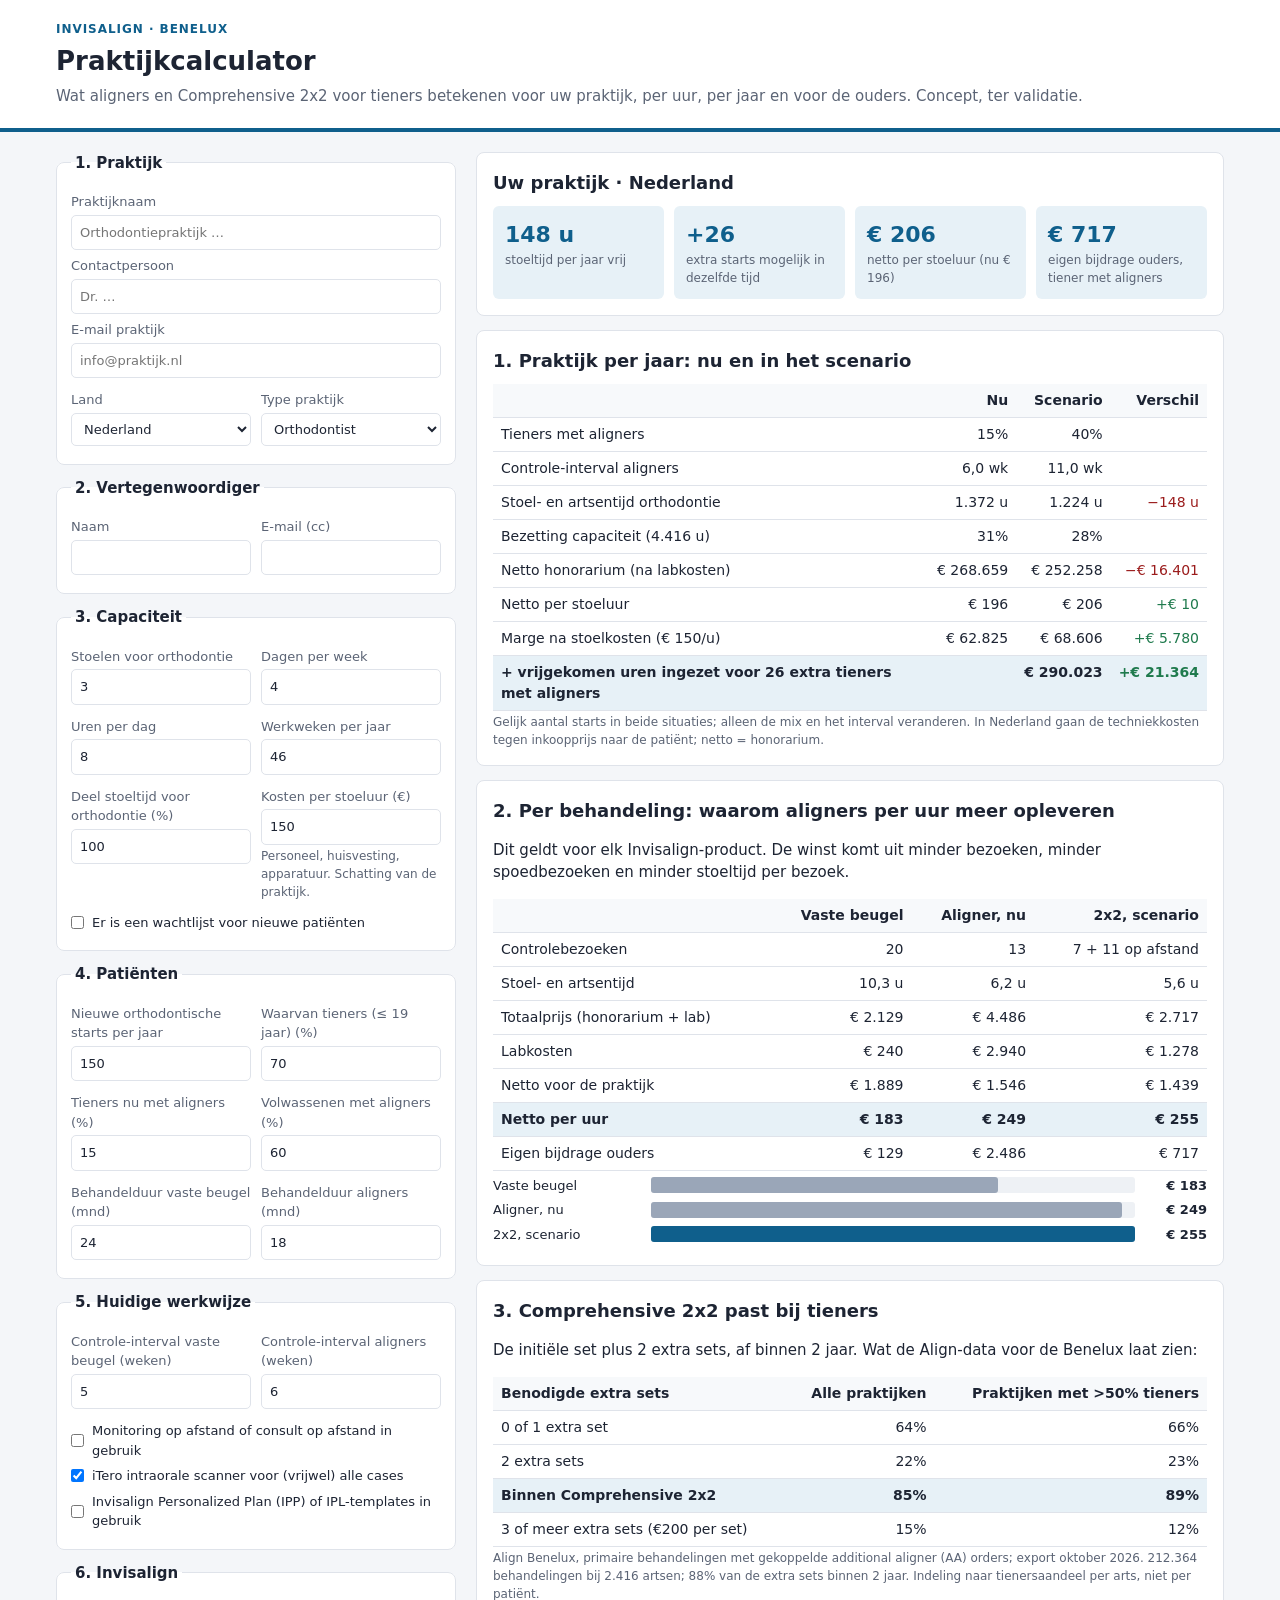
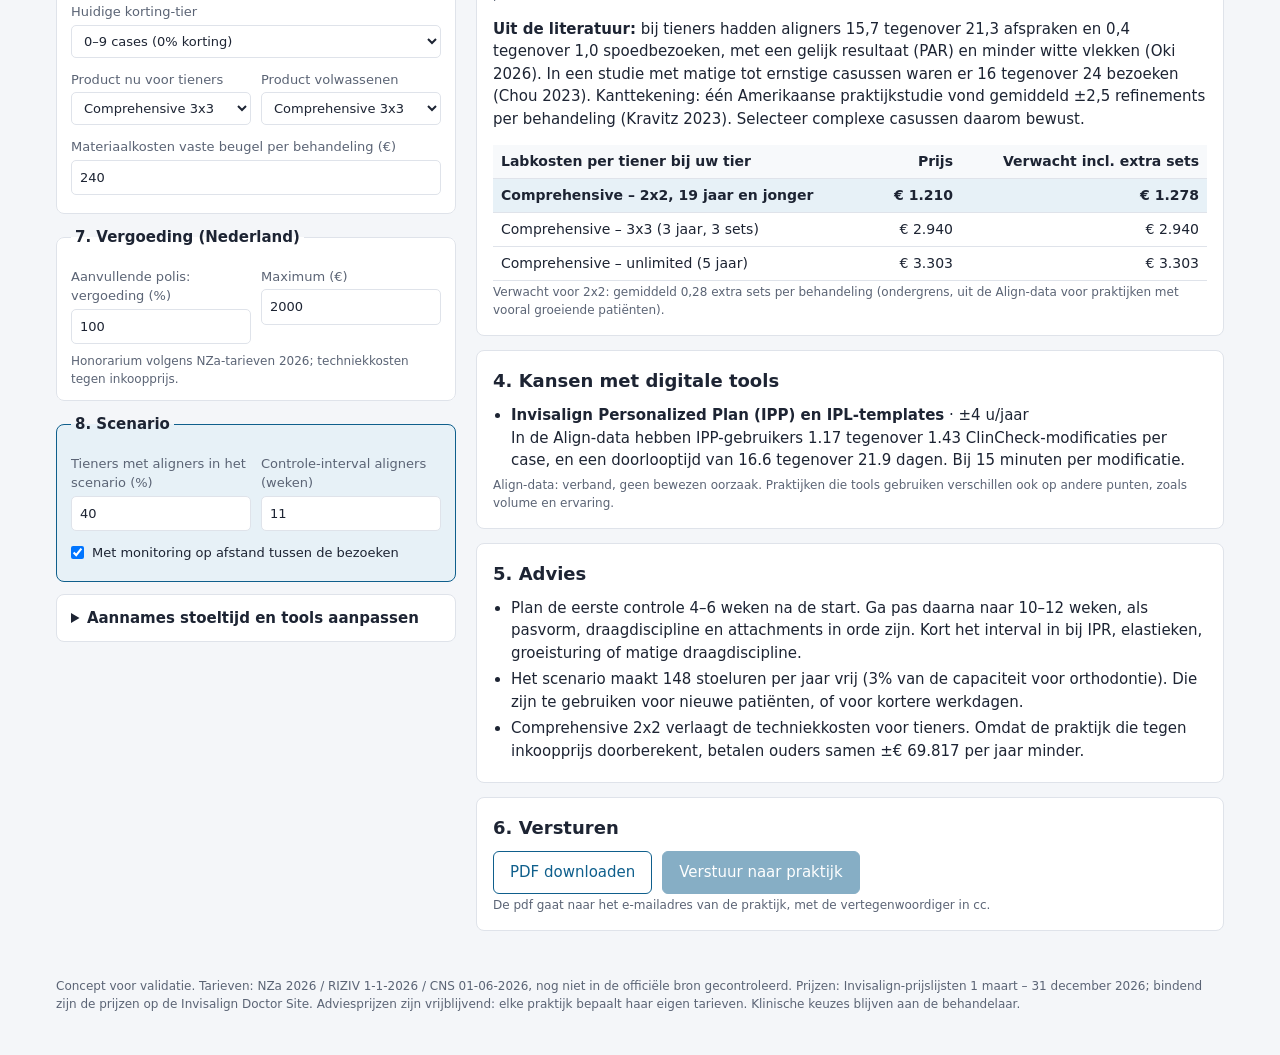
==== web/public/index.html @ fa1aec27 "Praktijkcalculator als webpagina met wachtwoord, pdf en verzending Persoonlijke invoer per praktijk " ====
<!doctype html>
<html lang="nl">
<head>
<meta charset="utf-8">
<meta name="viewport" content="width=device-width, initial-scale=1">
<meta name="robots" content="noindex, nofollow">
<title>Praktijkcalculator Comprehensive 2x2</title>
<link rel="stylesheet" href="style.css">
</head>
<body>
<header class="kop">
  <div class="wrap">
    <div class="eyebrow">Invisalign · Benelux</div>
    <h1>Praktijkcalculator</h1>
    <p class="sub">Wat aligners en Comprehensive 2x2 voor tieners betekenen voor uw praktijk, per uur, per jaar en voor de ouders. Concept, ter validatie.</p>
  </div>
</header>

<main class="wrap grid">
<form id="form" class="invoer" autocomplete="off">

  <fieldset>
    <legend>1. Praktijk</legend>
    <label>Praktijknaam <input name="praktijk" placeholder="Orthodontiepraktijk …"></label>
    <label>Contactpersoon <input name="contact" placeholder="Dr. …"></label>
    <label>E-mail praktijk <input name="emailPraktijk" type="email" placeholder="info@praktijk.nl"></label>
    <div class="rij">
      <label>Land
        <select name="land"><option value="NL">Nederland</option><option value="BE">België</option><option value="LU">Luxemburg</option></select>
      </label>
      <label>Type praktijk
        <select name="type"><option value="ortho">Orthodontist</option><option value="gp">Tandarts (GP)</option></select>
      </label>
    </div>
  </fieldset>

  <fieldset>
    <legend>2. Vertegenwoordiger</legend>
    <div class="rij">
      <label>Naam <input name="rep"></label>
      <label>E-mail (cc) <input name="emailRep" type="email"></label>
    </div>
  </fieldset>

  <fieldset>
    <legend>3. Capaciteit</legend>
    <div class="rij">
      <label>Stoelen voor orthodontie <input name="stoelen" type="number" min="1" step="1" value="3"></label>
      <label>Dagen per week <input name="dagenPerWeek" type="number" min="1" max="7" step="0.5" value="4"></label>
    </div>
    <div class="rij">
      <label>Uren per dag <input name="urenPerDag" type="number" min="1" max="14" step="0.5" value="8"></label>
      <label>Werkweken per jaar <input name="wekenPerJaar" type="number" min="30" max="52" value="46"></label>
    </div>
    <div class="rij">
      <label>Deel stoeltijd voor orthodontie (%) <input name="orthoAandeel" type="number" min="1" max="100" value="100"></label>
      <label>Kosten per stoeluur (€) <input name="kostenPerStoeluur" type="number" min="0" step="5" value="150">
        <small>Personeel, huisvesting, apparatuur. Schatting van de praktijk.</small></label>
    </div>
    <label class="check"><input name="wachtlijst" type="checkbox"> Er is een wachtlijst voor nieuwe patiënten</label>
  </fieldset>

  <fieldset>
    <legend>4. Patiënten</legend>
    <div class="rij">
      <label>Nieuwe orthodontische starts per jaar <input name="startsPerJaar" type="number" min="1" value="150"></label>
      <label>Waarvan tieners (≤ 19 jaar) (%) <input name="aandeelTieners" type="number" min="0" max="100" value="70"></label>
    </div>
    <div class="rij">
      <label>Tieners nu met aligners (%) <input name="tienersAlignerNu" type="number" min="0" max="100" value="15"></label>
      <label>Volwassenen met aligners (%) <input name="volwAlignerNu" type="number" min="0" max="100" value="60"></label>
    </div>
    <div class="rij">
      <label>Behandelduur vaste beugel (mnd) <input name="duurVast" type="number" min="6" max="48" value="24"></label>
      <label>Behandelduur aligners (mnd) <input name="duurAligner" type="number" min="3" max="36" value="18"></label>
    </div>
  </fieldset>

  <fieldset>
    <legend>5. Huidige werkwijze</legend>
    <div class="rij">
      <label>Controle-interval vaste beugel (weken) <input name="intervalVast" type="number" min="2" max="16" step="0.5" value="5"></label>
      <label>Controle-interval aligners (weken) <input name="intervalAlignerNu" type="number" min="2" max="16" step="0.5" value="6"></label>
    </div>
    <label class="check"><input name="opAfstandNu" type="checkbox"> Monitoring op afstand of consult op afstand in gebruik</label>
    <label class="check"><input name="itero" type="checkbox" checked> iTero intraorale scanner voor (vrijwel) alle cases</label>
    <label class="check"><input name="ipp" type="checkbox"> Invisalign Personalized Plan (IPP) of IPL-templates in gebruik</label>
  </fieldset>

  <fieldset>
    <legend>6. Invisalign</legend>
    <label>Huidige korting-tier <select name="tier"></select></label>
    <div class="rij">
      <label>Product nu voor tieners
        <select name="productTienersNu"><option value="c3x3">Comprehensive 3x3</option><option value="unlimited">Comprehensive unlimited</option><option value="moderate">Moderate</option></select>
      </label>
      <label>Product volwassenen
        <select name="productVolw"><option value="c3x3">Comprehensive 3x3</option><option value="unlimited">Comprehensive unlimited</option><option value="c2x2volw">Comprehensive 2x2 volwassenen</option><option value="moderate">Moderate</option><option value="lite">Lite</option></select>
      </label>
    </div>
    <label>Materiaalkosten vaste beugel per behandeling (€) <input name="materiaalVast" type="number" min="0" value="240"></label>
  </fieldset>

  <fieldset data-land="NL">
    <legend>7. Vergoeding (Nederland)</legend>
    <div class="rij">
      <label>Aanvullende polis: vergoeding (%) <input name="polisPct" type="number" min="0" max="100" value="100"></label>
      <label>Maximum (€) <input name="polisMax" type="number" min="0" step="50" value="2000"></label>
    </div>
    <small>Honorarium volgens NZa-tarieven 2026; techniekkosten tegen inkoopprijs.</small>
  </fieldset>

  <fieldset data-land="BE">
    <legend>7. Honoraria (België)</legend>
    <label>Statuut
      <select name="beModel"><option value="eigen">Niet-geconventioneerd: eigen pakketprijzen</option><option value="max">Geconventioneerd: maximumtarieven 2026</option></select>
    </label>
    <div class="rij">
      <label>Pakketprijs vaste beugel (€) <input name="prijsVast" type="number" min="0" step="50" value="3500"></label>
      <label>Pakketprijs aligners tieners (€) <input name="prijsAligner" type="number" min="0" step="50" value="2750"><small>Adviesprijs Align: €2.750 (vrijblijvend).</small></label>
    </div>
  </fieldset>

  <fieldset data-land="LU">
    <legend>7. Honoraria (Luxemburg)</legend>
    <label>Supplement CP8 aligners (€) <input name="cp8" type="number" min="0" step="10" value="930"><small>Advies Align: materiaalverschil ±€930 (vrijblijvend).</small></label>
  </fieldset>

  <fieldset class="doel">
    <legend>8. Scenario</legend>
    <div class="rij">
      <label>Tieners met aligners in het scenario (%) <input name="tienersAlignerDoel" type="number" min="0" max="100" value="40"></label>
      <label>Controle-interval aligners (weken) <input name="intervalAlignerDoel" type="number" min="4" max="16" step="0.5" value="11"></label>
    </div>
    <label class="check"><input name="opAfstandDoel" type="checkbox" checked> Met monitoring op afstand tussen de bezoeken</label>
    <p class="hint" id="hintInterval"></p>
  </fieldset>

  <details>
    <summary>Aannames stoeltijd en tools aanpassen</summary>
    <div class="rij">
      <label>Controle vaste beugel (min) <input name="st_vast_controle" type="number" value="20"></label>
      <label>Controle aligner (min) <input name="st_aligner_controle" type="number" value="15"></label>
    </div>
    <div class="rij">
      <label>Start vaste beugel (min) <input name="st_vast_start" type="number" value="75"></label>
      <label>Start aligner (min) <input name="st_aligner_start" type="number" value="45"></label>
    </div>
    <div class="rij">
      <label>Winst per scan t.o.v. PVS (min) <input name="minutenPerAfdrukBespaard" type="number" value="0"></label>
      <label>Tijd per ClinCheck-modificatie (min) <input name="minutenPerModificatie" type="number" value="15"></label>
    </div>
  </details>
  <a class="naar" href="#resultaat">Naar de uitkomst ↓</a>
</form>

<section class="uitkomst" id="resultaat">
  <div id="uitkomst" aria-live="polite"></div>
  <div class="kaart">
    <h2>6. Versturen</h2>
    <div class="acties">
      <button type="button" id="pdf" class="sec">PDF downloaden</button>
      <button type="button" id="mail" disabled>Verstuur naar praktijk</button>
      <span class="melding" id="melding"></span>
    </div>
    <small>De pdf gaat naar het e-mailadres van de praktijk, met de vertegenwoordiger in cc.</small>
  </div>
</section>
</main>

<footer class="wrap voet">
  <p>Concept voor validatie. Tarieven: NZa 2026 / RIZIV 1-1-2026 / CNS 01-06-2026, nog niet in de officiële bron gecontroleerd. Prijzen: Invisalign-prijslijsten 1 maart – 31 december 2026; bindend zijn de prijzen op de Invisalign Doctor Site. Adviesprijzen zijn vrijblijvend: elke praktijk bepaalt haar eigen tarieven. Klinische keuzes blijven aan de behandelaar.</p>
</footer>

<script src="vendor/jspdf.umd.min.js"></script>
<script src="vendor/jspdf.plugin.autotable.min.js"></script>
<script type="module" src="app.js"></script>
</body>
</html>
---- web/public/style.css ----
:root {
  --ink: #1d2433; --muted: #5b6475; --line: #dfe3ea; --bg: #f4f6f9; --paper: #fff;
  --accent: #0f5f8c; --accent-soft: #e7f1f7; --good: #1f7a4d; --warn: #8a6100; --bad: #9b1c1c;
}
* { box-sizing: border-box; }
body { margin: 0; background: var(--bg); color: var(--ink); font: 15px/1.5 "Segoe UI", system-ui, -apple-system, Arial, sans-serif; }
.wrap { max-width: 1200px; margin: 0 auto; padding: 0 16px; }
.kop { background: var(--paper); border-bottom: 4px solid var(--accent); padding: 20px 0; }
.eyebrow { text-transform: uppercase; letter-spacing: .08em; font-size: 12px; color: var(--accent); font-weight: 600; }
h1 { margin: 4px 0; font-size: 26px; }
.sub { margin: 0; color: var(--muted); }
.grid { display: grid; grid-template-columns: 400px 1fr; gap: 20px; padding-top: 20px; padding-bottom: 20px; align-items: start; }
@media (max-width: 900px) { .grid { grid-template-columns: 1fr; } }
.invoer fieldset, .invoer details { background: var(--paper); border: 1px solid var(--line); border-radius: 8px; padding: 12px 14px; margin: 0 0 12px; }
legend { font-weight: 700; padding: 0 4px; }
label { display: block; font-size: 13px; color: var(--muted); margin: 6px 0; }
label input, label select { display: block; width: 100%; margin-top: 3px; padding: 7px 8px; font: inherit; color: var(--ink); border: 1px solid var(--line); border-radius: 5px; background: #fff; }
label.check { display: flex; gap: 8px; align-items: center; color: var(--ink); }
label.check input { width: auto; margin: 0; }
small { display: block; color: var(--muted); font-size: 12px; margin-top: 2px; }
.rij { display: grid; grid-template-columns: 1fr 1fr; gap: 10px; }
@media (max-width: 420px) { .rij { grid-template-columns: 1fr; } }
.doel { border-color: var(--accent) !important; background: var(--accent-soft) !important; }
.hint { font-size: 13px; margin: 6px 0 0; }
.hint.warn { color: var(--warn); }
summary { cursor: pointer; font-weight: 600; }
.uitkomst { min-width: 0; }
.kaart { background: var(--paper); border: 1px solid var(--line); border-radius: 8px; padding: 16px; margin-bottom: 14px; }
.kaart h2 { margin: 0 0 10px; font-size: 18px; }
.kpis { display: grid; grid-template-columns: repeat(auto-fit, minmax(160px, 1fr)); gap: 10px; }
.kpi { background: var(--accent-soft); border-radius: 6px; padding: 12px; }
.kpi .v { font-size: 22px; font-weight: 700; color: var(--accent); }
.kpi .l { font-size: 12px; color: var(--muted); }
.tabel { overflow-x: auto; }
table { width: 100%; border-collapse: collapse; font-size: 14px; }
th, td { text-align: left; padding: 6px 8px; border-bottom: 1px solid var(--line); vertical-align: top; }
th { background: #f7f9fb; }
td.n, th.n { text-align: right; white-space: nowrap; }
tr.hl td { background: var(--accent-soft); font-weight: 600; }
.plus { color: var(--good); } .min { color: var(--bad); }
.bar { display: flex; align-items: center; gap: 8px; margin: 5px 0; font-size: 13px; }
.bar .lbl { width: 150px; flex-shrink: 0; }
.bar .track { flex: 1; background: #eef1f5; border-radius: 3px; height: 16px; }
.bar .fill { height: 16px; border-radius: 3px; background: var(--accent); }
.bar .fill.alt { background: #9aa6b8; }
.bar .val { width: 64px; text-align: right; font-weight: 600; }
ul.advies { margin: 0; padding-left: 18px; }
ul.advies li { margin: 4px 0; }
.acties { display: flex; flex-wrap: wrap; gap: 10px; align-items: center; }
button { font: inherit; padding: 9px 16px; border-radius: 6px; border: 1px solid var(--accent); background: var(--accent); color: #fff; cursor: pointer; }
button.sec { background: #fff; color: var(--accent); }
button:disabled { opacity: .5; cursor: default; }
.melding { font-size: 13px; }
.voet { color: var(--muted); font-size: 12px; padding-bottom: 30px; }
.naar { display: none; text-align: center; padding: 10px; background: var(--accent); color: #fff; border-radius: 6px; text-decoration: none; margin-bottom: 12px; }
@media (max-width: 900px) { .naar { display: block; } }
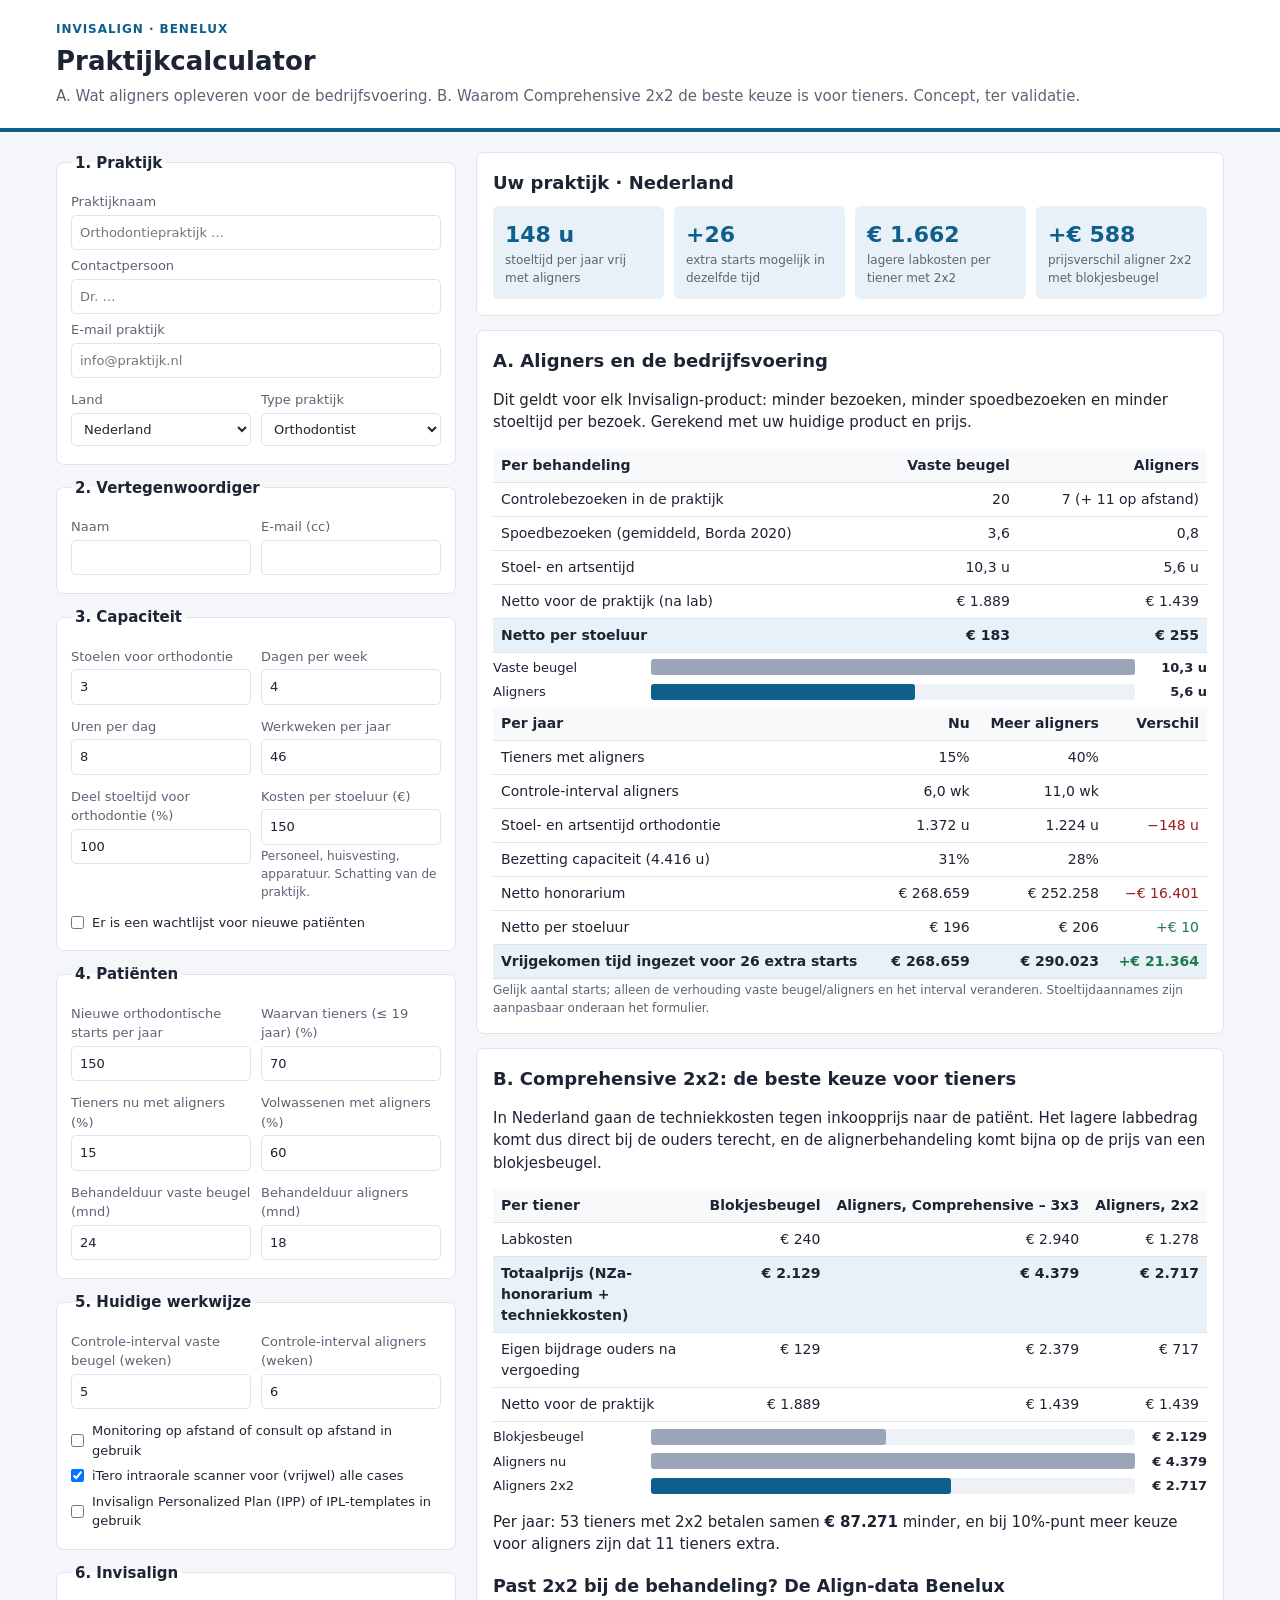
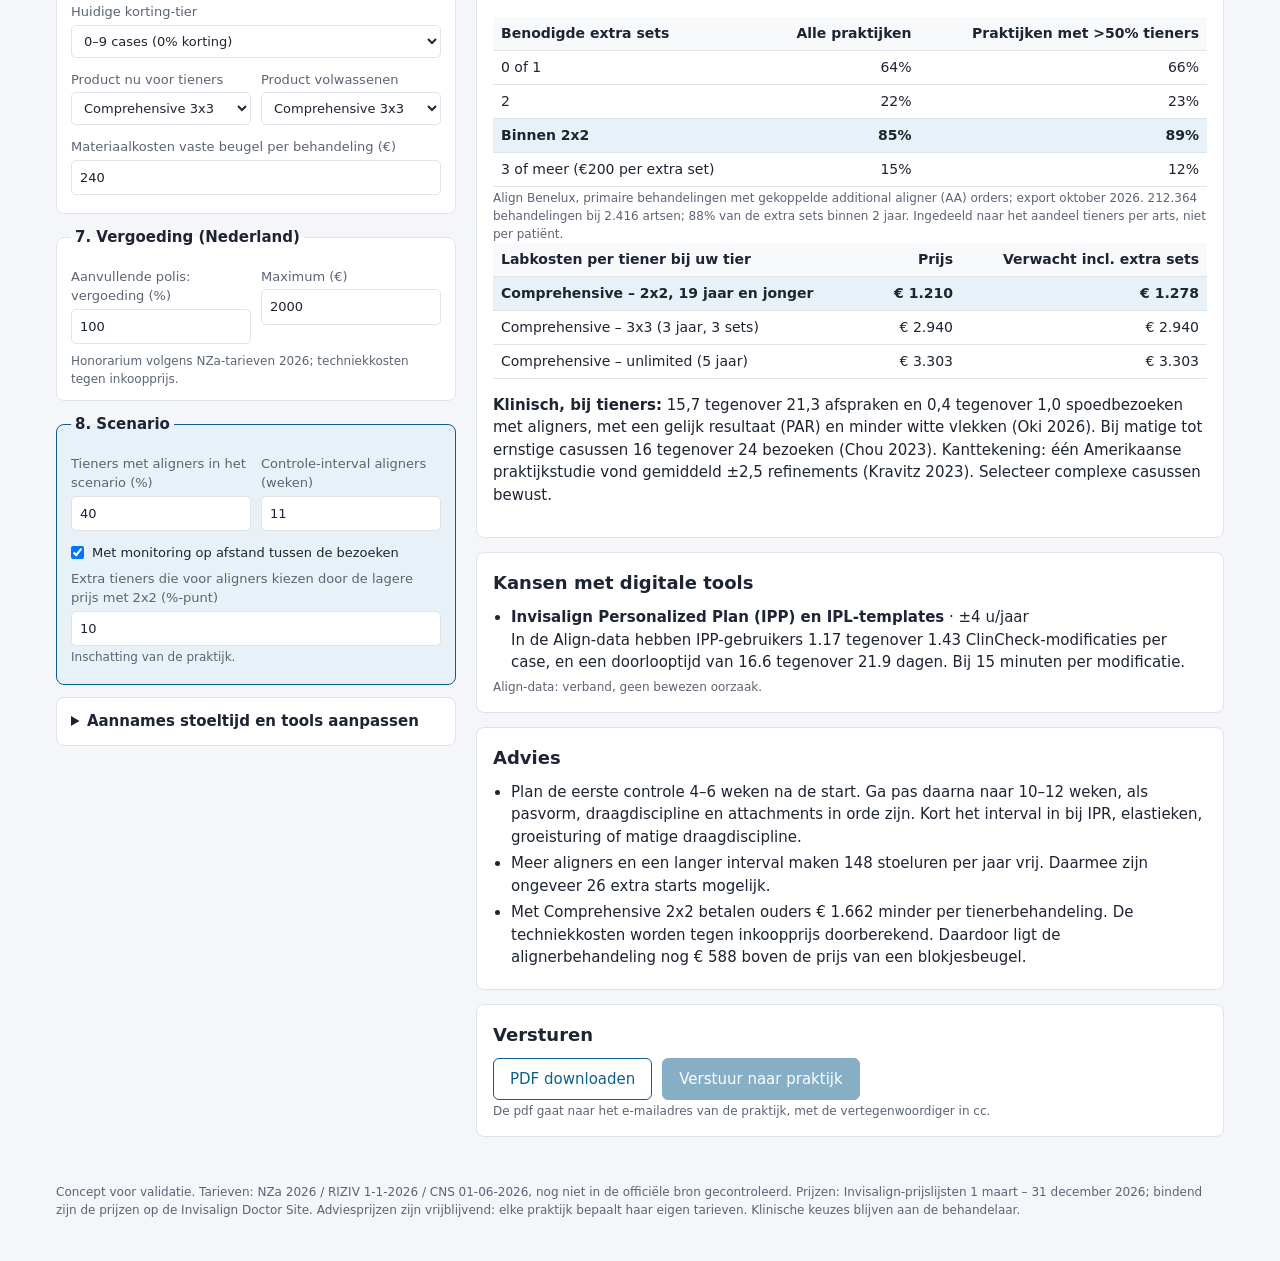
==== commit 1e24d3dc: "Calculator in twee delen: aligners voor de bedrijfsvoering en 2x2 als productkeuze Deel A vergelijkt" ====
--- a/web/public/index.html
+++ b/web/public/index.html
@@ -12,7 +12,7 @@
   <div class="wrap">
     <div class="eyebrow">Invisalign · Benelux</div>
     <h1>Praktijkcalculator</h1>
-    <p class="sub">Wat aligners en Comprehensive 2x2 voor tieners betekenen voor uw praktijk, per uur, per jaar en voor de ouders. Concept, ter validatie.</p>
+    <p class="sub">A. Wat aligners opleveren voor de bedrijfsvoering. B. Waarom Comprehensive 2x2 de beste keuze is voor tieners. Concept, ter validatie.</p>
   </div>
 </header>
 
@@ -117,13 +117,13 @@
     </label>
     <div class="rij">
       <label>Pakketprijs vaste beugel (€) <input name="prijsVast" type="number" min="0" step="50" value="3500"></label>
-      <label>Pakketprijs aligners tieners (€) <input name="prijsAligner" type="number" min="0" step="50" value="2750"><small>Adviesprijs Align: €2.750 (vrijblijvend).</small></label>
+      <label>Huidige prijs aligners tieners (€) <input name="prijsAligner" type="number" min="0" step="50" value="4500"><small>Met het huidige product. Met 2x2 kan deze prijs omlaag met het labverschil.</small></label>
     </div>
   </fieldset>
 
   <fieldset data-land="LU">
     <legend>7. Honoraria (Luxemburg)</legend>
-    <label>Supplement CP8 aligners (€) <input name="cp8" type="number" min="0" step="10" value="930"><small>Advies Align: materiaalverschil ±€930 (vrijblijvend).</small></label>
+    <label>Huidig supplement CP8 aligners tieners (€) <input name="cp8" type="number" min="0" step="10" value="1500"><small>Met het huidige product. Met 2x2 kan dit supplement omlaag met het labverschil.</small></label>
   </fieldset>
 
   <fieldset class="doel">
@@ -133,6 +133,7 @@
       <label>Controle-interval aligners (weken) <input name="intervalAlignerDoel" type="number" min="4" max="16" step="0.5" value="11"></label>
     </div>
     <label class="check"><input name="opAfstandDoel" type="checkbox" checked> Met monitoring op afstand tussen de bezoeken</label>
+    <label>Extra tieners die voor aligners kiezen door de lagere prijs met 2x2 (%-punt) <input name="extraAdoptie" type="number" min="0" max="100" value="10"><small>Inschatting van de praktijk.</small></label>
     <p class="hint" id="hintInterval"></p>
   </fieldset>
 
@@ -157,7 +158,7 @@
 <section class="uitkomst" id="resultaat">
   <div id="uitkomst" aria-live="polite"></div>
   <div class="kaart">
-    <h2>6. Versturen</h2>
+    <h2>Versturen</h2>
     <div class="acties">
       <button type="button" id="pdf" class="sec">PDF downloaden</button>
       <button type="button" id="mail" disabled>Verstuur naar praktijk</button>
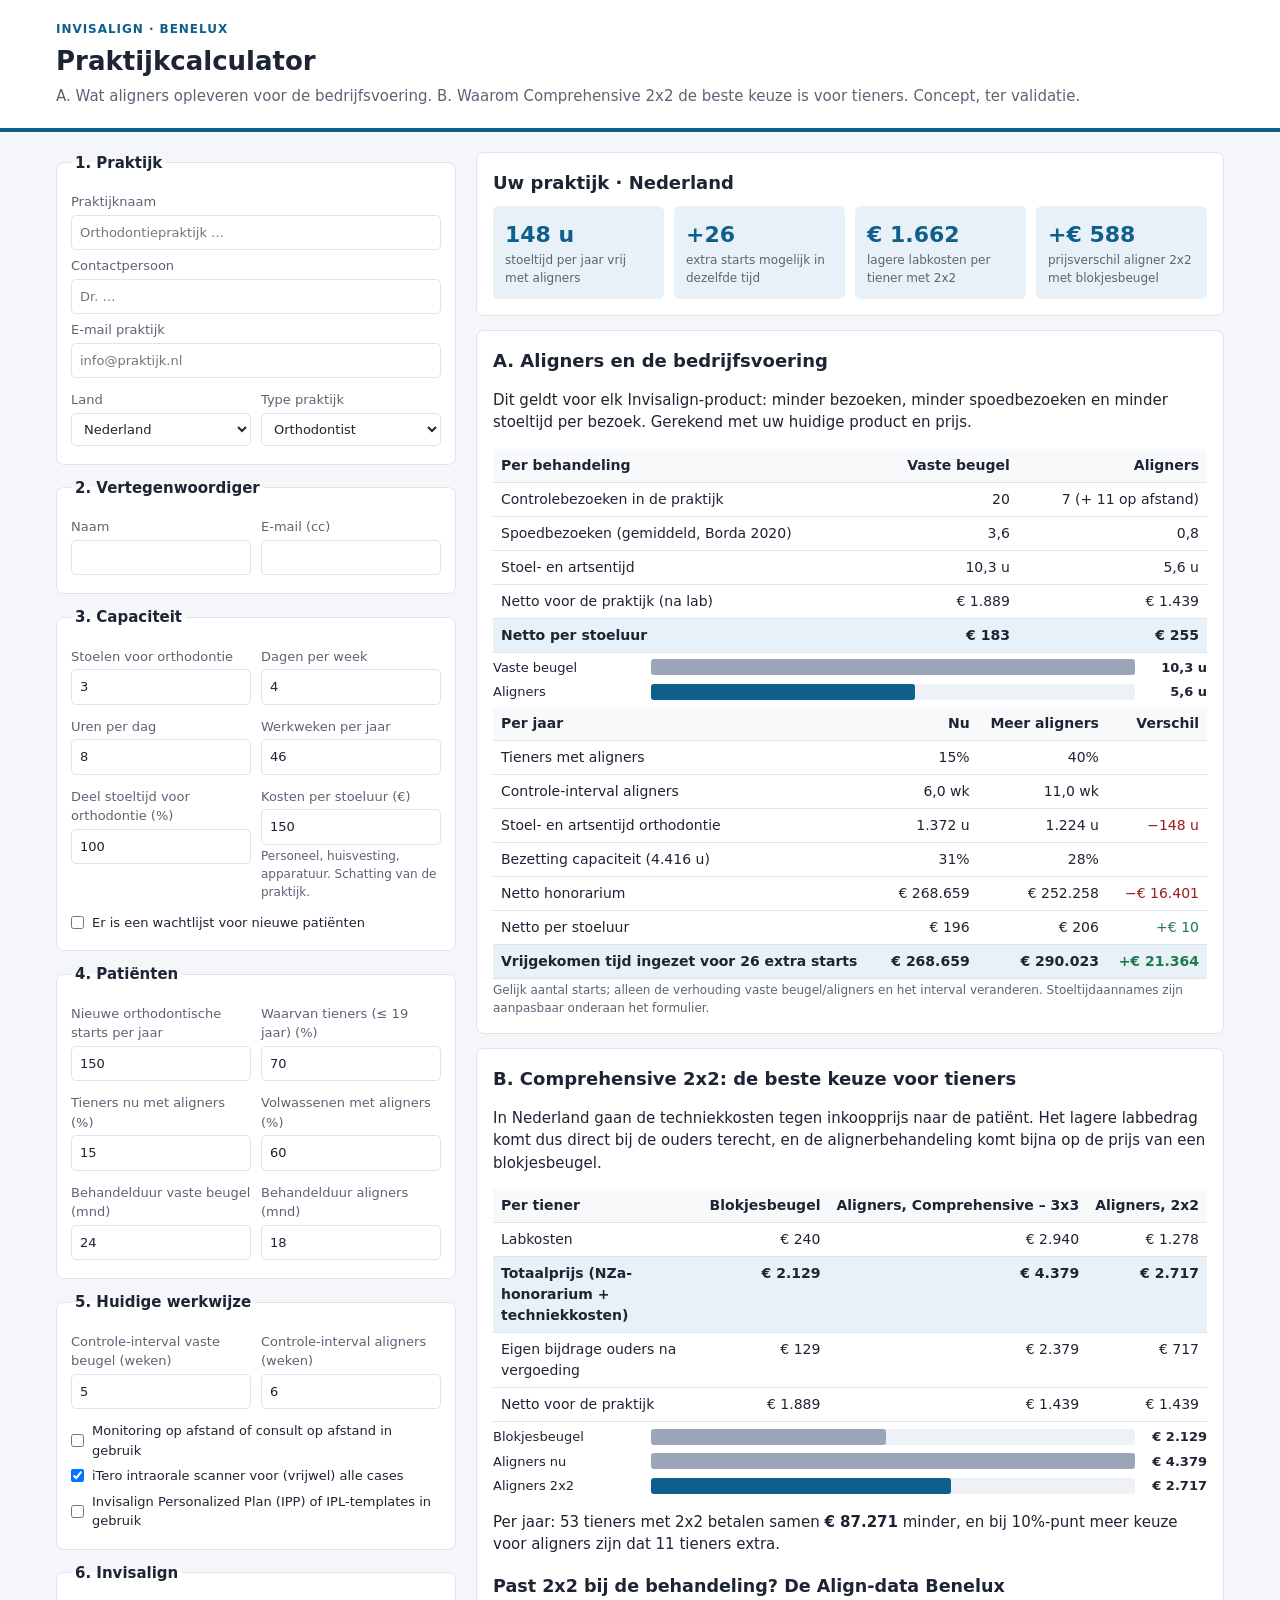
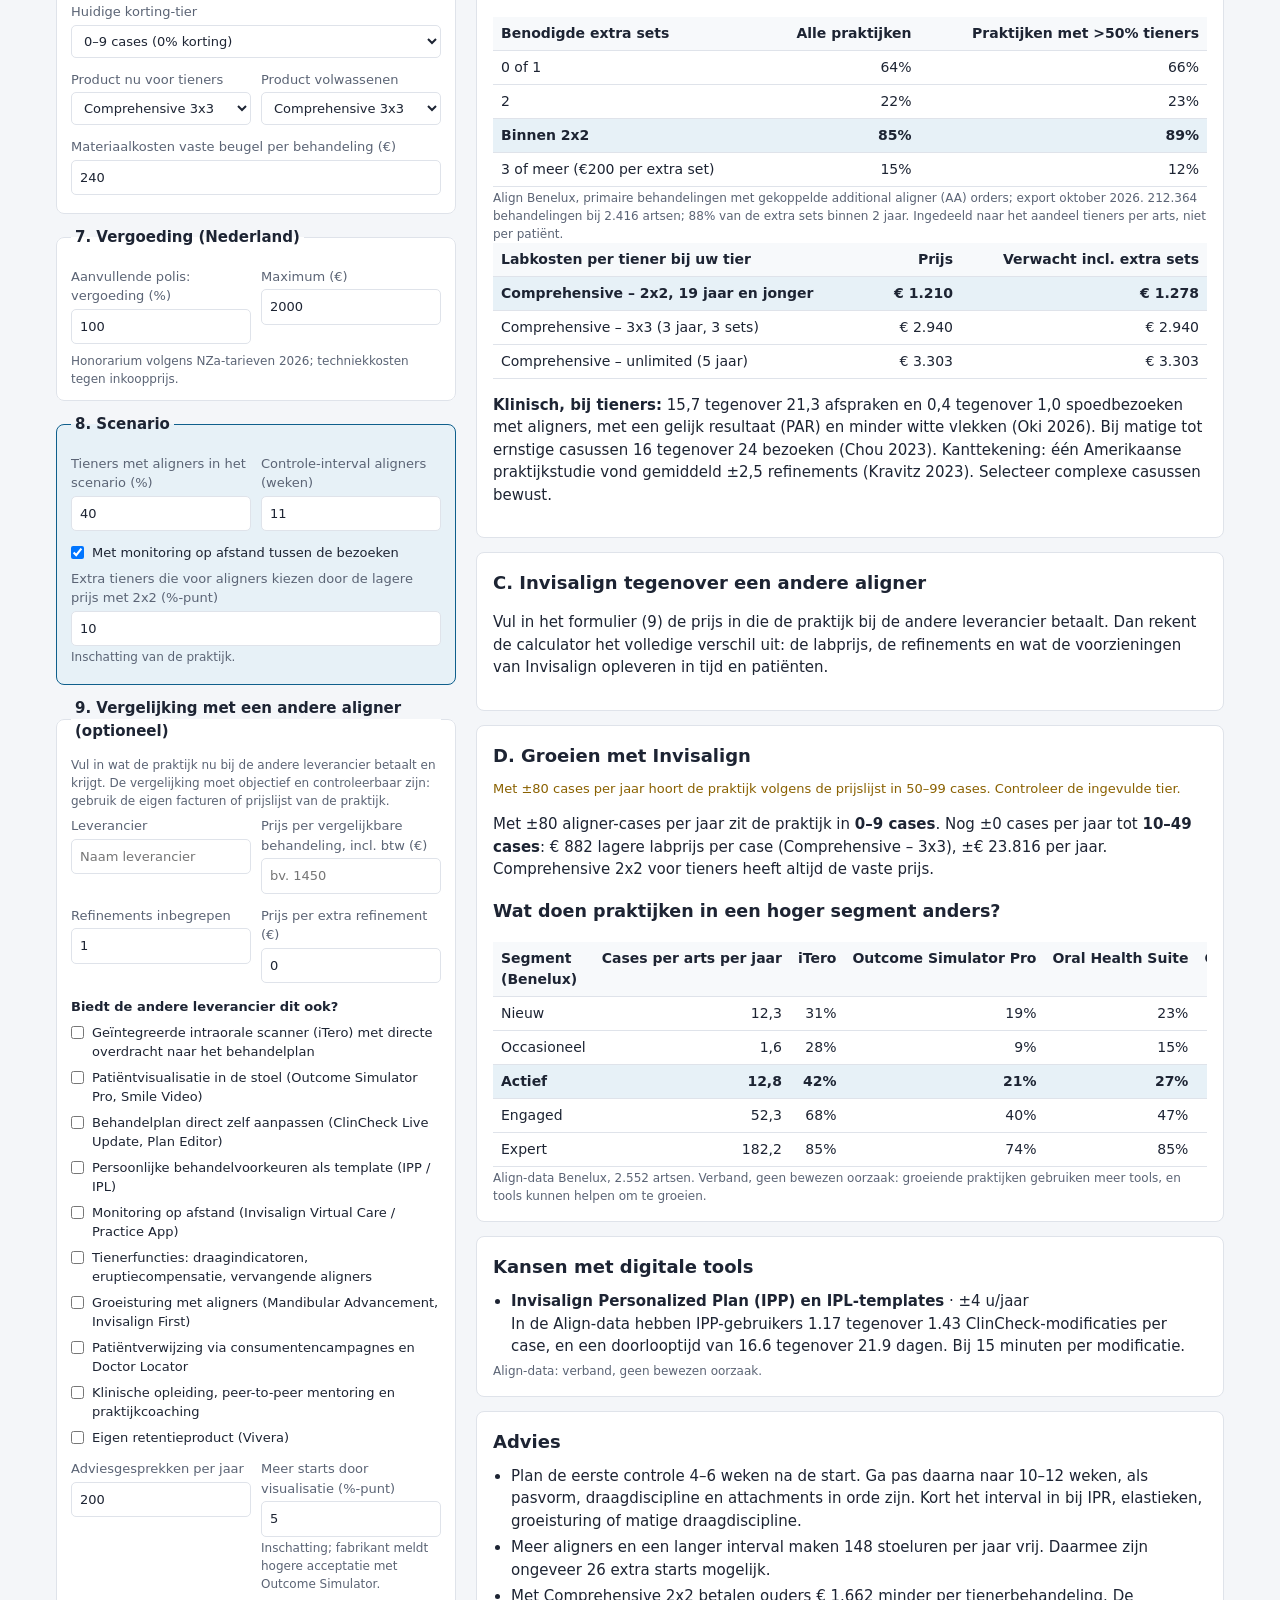
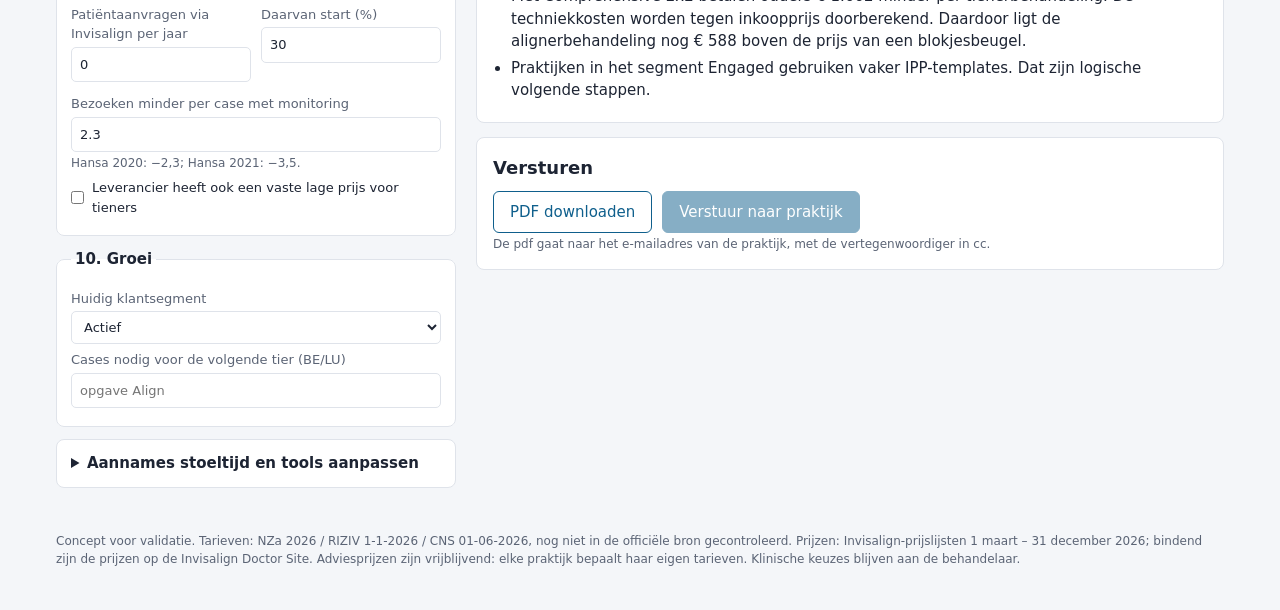
==== commit 770e102f: "Calculator: vergelijking met andere aligner en groei met Invisalign Onderdeel C rekent de volledige " ====
--- a/web/public/index.html
+++ b/web/public/index.html
@@ -137,6 +137,38 @@
     <p class="hint" id="hintInterval"></p>
   </fieldset>
 
+  <fieldset>
+    <legend>9. Vergelijking met een andere aligner (optioneel)</legend>
+    <small>Vul in wat de praktijk nu bij de andere leverancier betaalt en krijgt. De vergelijking moet objectief en controleerbaar zijn: gebruik de eigen facturen of prijslijst van de praktijk.</small>
+    <div class="rij">
+      <label>Leverancier <input name="cNaam" placeholder="Naam leverancier"></label>
+      <label>Prijs per vergelijkbare behandeling, incl. btw (€) <input name="cPrijs" type="number" min="0" step="10" placeholder="bv. 1450"></label>
+    </div>
+    <div class="rij">
+      <label>Refinements inbegrepen <input name="cRef" type="number" min="0" step="1" value="1"></label>
+      <label>Prijs per extra refinement (€) <input name="cRefPrijs" type="number" min="0" step="10" value="0"></label>
+    </div>
+    <div class="vinkjes" id="cVoorzieningen"></div>
+    <div class="rij">
+      <label>Adviesgesprekken per jaar <input name="cGesprekken" type="number" min="0" value="200"></label>
+      <label>Meer starts door visualisatie (%-punt) <input name="cConversie" type="number" min="0" max="50" value="5"><small>Inschatting; fabrikant meldt hogere acceptatie met Outcome Simulator.</small></label>
+    </div>
+    <div class="rij">
+      <label>Patiëntaanvragen via Invisalign per jaar <input name="cLeads" type="number" min="0" value="0"></label>
+      <label>Daarvan start (%) <input name="cLeadConv" type="number" min="0" max="100" value="30"></label>
+    </div>
+    <label>Bezoeken minder per case met monitoring <input name="cMonBezoeken" type="number" min="0" max="6" step="0.1" value="2.3"><small>Hansa 2020: −2,3; Hansa 2021: −3,5.</small></label>
+    <label class="check"><input name="cTienerprijs" type="checkbox"> Leverancier heeft ook een vaste lage prijs voor tieners</label>
+  </fieldset>
+
+  <fieldset>
+    <legend>10. Groei</legend>
+    <label>Huidig klantsegment
+      <select name="segment"><option value="lapsed">Afgehaakt (lapsed)</option><option value="new">Nieuw</option><option value="occasional">Occasioneel</option><option value="active" selected>Actief</option><option value="engaged">Engaged</option><option value="expert">Expert</option></select>
+    </label>
+    <label data-land-niet="NL">Cases nodig voor de volgende tier (BE/LU) <input name="drempelVolgendeTier" type="number" min="0" placeholder="opgave Align"></label>
+  </fieldset>
+
   <details>
     <summary>Aannames stoeltijd en tools aanpassen</summary>
     <div class="rij">
--- a/web/public/style.css
+++ b/web/public/style.css
@@ -54,3 +54,6 @@
 .voet { color: var(--muted); font-size: 12px; padding-bottom: 30px; }
 .naar { display: none; text-align: center; padding: 10px; background: var(--accent); color: #fff; border-radius: 6px; text-decoration: none; margin-bottom: 12px; }
 @media (max-width: 900px) { .naar { display: block; } }
+.vinkjes label { display: flex; gap: 8px; align-items: flex-start; color: var(--ink); }
+.vinkjes label input { width: auto; margin: 3px 0 0; }
+.vinkjes p { margin: 8px 0 2px; font-size: 13px; font-weight: 600; }
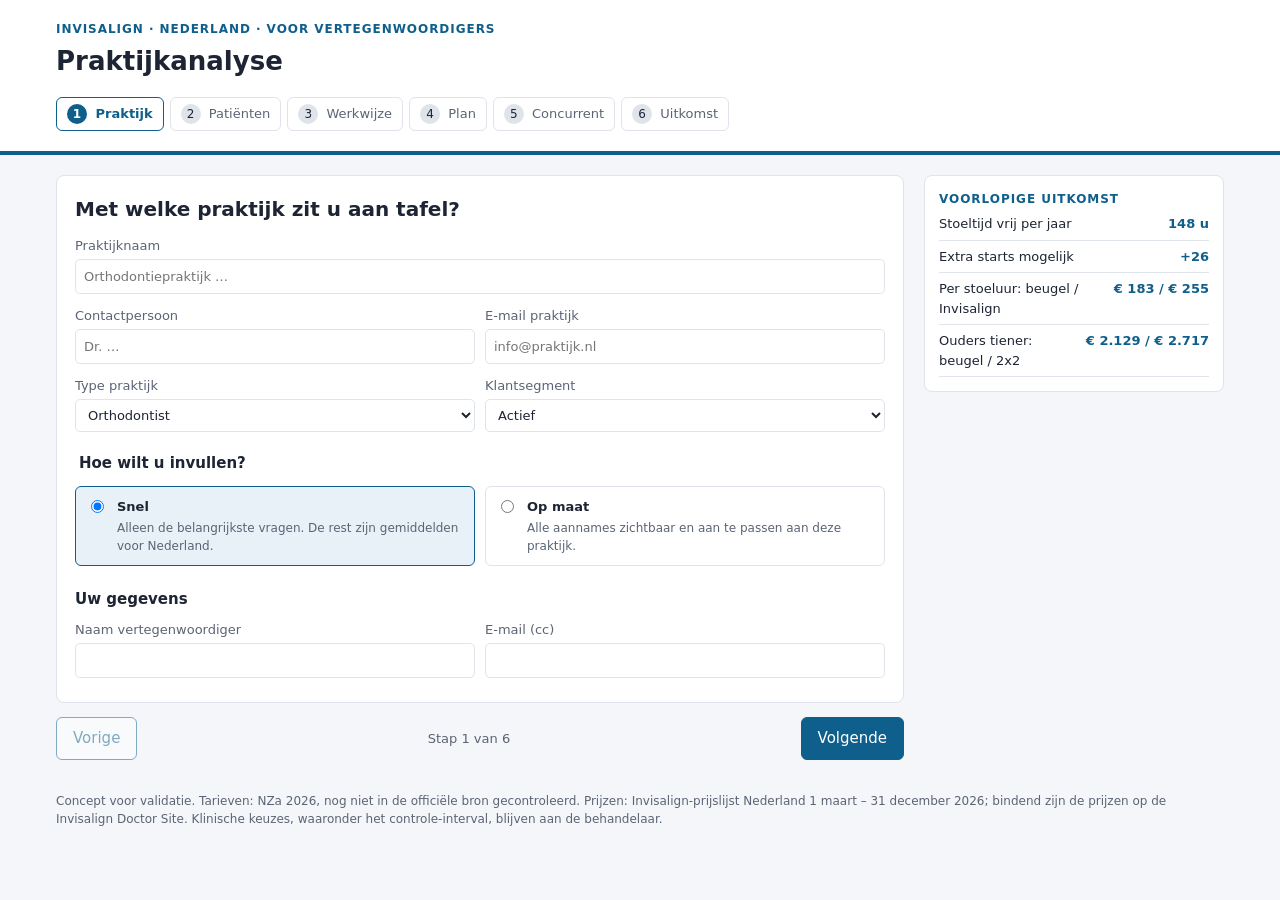
==== commit 1d0326a0: "Praktijkanalyse als stappenplan met inlog per vertegenwoordiger (NL) Zes korte stappen met keuze sne" ====
--- a/web/public/index.html
+++ b/web/public/index.html
@@ -4,205 +4,204 @@
 <meta charset="utf-8">
 <meta name="viewport" content="width=device-width, initial-scale=1">
 <meta name="robots" content="noindex, nofollow">
-<title>Praktijkcalculator Comprehensive 2x2</title>
+<title>Praktijkanalyse Invisalign</title>
 <link rel="stylesheet" href="style.css">
 </head>
 <body>
 <header class="kop">
-  <div class="wrap">
-    <div class="eyebrow">Invisalign · Benelux</div>
-    <h1>Praktijkcalculator</h1>
-    <p class="sub">A. Wat aligners opleveren voor de bedrijfsvoering. B. Waarom Comprehensive 2x2 de beste keuze is voor tieners. Concept, ter validatie.</p>
+  <div class="wrap kopregel">
+    <div>
+      <div class="eyebrow">Invisalign · Nederland · voor vertegenwoordigers</div>
+      <h1>Praktijkanalyse</h1>
+    </div>
+    <div class="gebruiker" id="gebruiker"></div>
   </div>
+  <nav class="wrap stappen" id="stappen" aria-label="Stappen"></nav>
 </header>
 
-<main class="wrap grid">
-<form id="form" class="invoer" autocomplete="off">
-
-  <fieldset>
-    <legend>1. Praktijk</legend>
+<main class="wrap indeling">
+<form id="form" autocomplete="off" novalidate>
+  <input type="hidden" name="land" value="NL">
+
+  <section class="stap" data-titel="Praktijk">
+    <h2>Met welke praktijk zit u aan tafel?</h2>
     <label>Praktijknaam <input name="praktijk" placeholder="Orthodontiepraktijk …"></label>
-    <label>Contactpersoon <input name="contact" placeholder="Dr. …"></label>
-    <label>E-mail praktijk <input name="emailPraktijk" type="email" placeholder="info@praktijk.nl"></label>
-    <div class="rij">
-      <label>Land
-        <select name="land"><option value="NL">Nederland</option><option value="BE">België</option><option value="LU">Luxemburg</option></select>
-      </label>
+    <div class="rij">
+      <label>Contactpersoon <input name="contact" placeholder="Dr. …"></label>
+      <label>E-mail praktijk <input name="emailPraktijk" type="email" placeholder="info@praktijk.nl"></label>
+    </div>
+    <div class="rij">
       <label>Type praktijk
         <select name="type"><option value="ortho">Orthodontist</option><option value="gp">Tandarts (GP)</option></select>
       </label>
-    </div>
-  </fieldset>
-
-  <fieldset>
-    <legend>2. Vertegenwoordiger</legend>
-    <div class="rij">
-      <label>Naam <input name="rep"></label>
-      <label>E-mail (cc) <input name="emailRep" type="email"></label>
-    </div>
-  </fieldset>
-
-  <fieldset>
-    <legend>3. Capaciteit</legend>
-    <div class="rij">
-      <label>Stoelen voor orthodontie <input name="stoelen" type="number" min="1" step="1" value="3"></label>
-      <label>Dagen per week <input name="dagenPerWeek" type="number" min="1" max="7" step="0.5" value="4"></label>
-    </div>
-    <div class="rij">
-      <label>Uren per dag <input name="urenPerDag" type="number" min="1" max="14" step="0.5" value="8"></label>
-      <label>Werkweken per jaar <input name="wekenPerJaar" type="number" min="30" max="52" value="46"></label>
-    </div>
-    <div class="rij">
-      <label>Deel stoeltijd voor orthodontie (%) <input name="orthoAandeel" type="number" min="1" max="100" value="100"></label>
-      <label>Kosten per stoeluur (€) <input name="kostenPerStoeluur" type="number" min="0" step="5" value="150">
-        <small>Personeel, huisvesting, apparatuur. Schatting van de praktijk.</small></label>
-    </div>
+      <label>Klantsegment
+        <select name="segment"><option value="active">Actief</option><option value="occasional">Occasioneel</option><option value="engaged">Engaged</option><option value="expert">Expert</option><option value="new">Nieuw</option><option value="lapsed">Afgehaakt (lapsed)</option></select>
+      </label>
+    </div>
+    <fieldset class="route">
+      <legend>Hoe wilt u invullen?</legend>
+      <label class="keuze"><input type="radio" name="route" value="snel" checked><span><strong>Snel</strong><br><small>Alleen de belangrijkste vragen. De rest zijn gemiddelden voor Nederland.</small></span></label>
+      <label class="keuze"><input type="radio" name="route" value="maat"><span><strong>Op maat</strong><br><small>Alle aannames zichtbaar en aan te passen aan deze praktijk.</small></span></label>
+    </fieldset>
+    <div class="rep-velden" id="repVelden">
+      <h3>Uw gegevens</h3>
+      <div class="rij">
+        <label>Naam vertegenwoordiger <input name="rep"></label>
+        <label>E-mail (cc) <input name="emailRep" type="email"></label>
+      </div>
+    </div>
+  </section>
+
+  <section class="stap" data-titel="Patiënten">
+    <h2>Hoeveel patiënten behandelt de praktijk?</h2>
+    <div class="rij">
+      <label>Nieuwe orthodontische starts per jaar <input name="startsPerJaar" type="number" min="1" value="150"></label>
+      <label>Waarvan tieners, 19 jaar en jonger (%) <input name="aandeelTieners" type="number" min="0" max="100" value="70"></label>
+    </div>
+    <div class="rij">
+      <label>Tieners nu met Invisalign (%) <input name="tienersAlignerNu" type="number" min="0" max="100" value="15"></label>
+      <label>Volwassenen nu met Invisalign (%) <input name="volwAlignerNu" type="number" min="0" max="100" value="60"></label>
+    </div>
+    <p class="afgeleid" id="afgeleidTier"></p>
+    <details class="maat">
+      <summary>Meer aanpassen</summary>
+      <div class="rij">
+        <label>Korting-tier <select name="tier"></select><small>Automatisch op basis van het aantal cases per jaar; hier aan te passen.</small></label>
+        <label>Product nu voor tieners
+          <select name="productTienersNu"><option value="c3x3">Comprehensive 3x3</option><option value="unlimited">Comprehensive unlimited</option><option value="moderate">Moderate</option></select>
+        </label>
+      </div>
+      <div class="rij">
+        <label>Product voor volwassenen
+          <select name="productVolw"><option value="c3x3">Comprehensive 3x3</option><option value="unlimited">Comprehensive unlimited</option><option value="c2x2volw">Comprehensive 2x2 volwassenen</option><option value="moderate">Moderate</option><option value="lite">Lite</option></select>
+        </label>
+        <label>Materiaalkosten vaste beugel (€) <input name="materiaalVast" type="number" min="0" value="240"></label>
+      </div>
+      <div class="rij">
+        <label>Behandelduur vaste beugel (mnd) <input name="duurVast" type="number" min="6" max="48" value="24"></label>
+        <label>Behandelduur aligners (mnd) <input name="duurAligner" type="number" min="3" max="36" value="18"></label>
+      </div>
+      <div class="rij">
+        <label>Aanvullende polis: vergoeding (%) <input name="polisPct" type="number" min="0" max="100" value="100"></label>
+        <label>Polis maximum (€) <input name="polisMax" type="number" min="0" step="50" value="2000"></label>
+      </div>
+    </details>
+  </section>
+
+  <section class="stap" data-titel="Werkwijze">
+    <h2>Hoe werkt de praktijk nu?</h2>
+    <div class="rij">
+      <label>Controle vaste beugel, elke … weken <input name="intervalVast" type="number" min="2" max="16" step="0.5" value="5"></label>
+      <label>Controle aligners, elke … weken <input name="intervalAlignerNu" type="number" min="2" max="16" step="0.5" value="6"></label>
+    </div>
+    <p class="vraag">Welke Invisalign-tools gebruikt de praktijk al?</p>
+    <label class="check"><input name="itero" type="checkbox" checked> iTero-scanner voor (vrijwel) alle cases</label>
+    <label class="check"><input name="ipp" type="checkbox"> Invisalign Personalized Plan (IPP) of IPL-templates</label>
+    <label class="check"><input name="opAfstandNu" type="checkbox"> Monitoring op afstand (Virtual Care / Practice App)</label>
     <label class="check"><input name="wachtlijst" type="checkbox"> Er is een wachtlijst voor nieuwe patiënten</label>
-  </fieldset>
-
-  <fieldset>
-    <legend>4. Patiënten</legend>
-    <div class="rij">
-      <label>Nieuwe orthodontische starts per jaar <input name="startsPerJaar" type="number" min="1" value="150"></label>
-      <label>Waarvan tieners (≤ 19 jaar) (%) <input name="aandeelTieners" type="number" min="0" max="100" value="70"></label>
-    </div>
-    <div class="rij">
-      <label>Tieners nu met aligners (%) <input name="tienersAlignerNu" type="number" min="0" max="100" value="15"></label>
-      <label>Volwassenen met aligners (%) <input name="volwAlignerNu" type="number" min="0" max="100" value="60"></label>
-    </div>
-    <div class="rij">
-      <label>Behandelduur vaste beugel (mnd) <input name="duurVast" type="number" min="6" max="48" value="24"></label>
-      <label>Behandelduur aligners (mnd) <input name="duurAligner" type="number" min="3" max="36" value="18"></label>
-    </div>
-  </fieldset>
-
-  <fieldset>
-    <legend>5. Huidige werkwijze</legend>
-    <div class="rij">
-      <label>Controle-interval vaste beugel (weken) <input name="intervalVast" type="number" min="2" max="16" step="0.5" value="5"></label>
-      <label>Controle-interval aligners (weken) <input name="intervalAlignerNu" type="number" min="2" max="16" step="0.5" value="6"></label>
-    </div>
-    <label class="check"><input name="opAfstandNu" type="checkbox"> Monitoring op afstand of consult op afstand in gebruik</label>
-    <label class="check"><input name="itero" type="checkbox" checked> iTero intraorale scanner voor (vrijwel) alle cases</label>
-    <label class="check"><input name="ipp" type="checkbox"> Invisalign Personalized Plan (IPP) of IPL-templates in gebruik</label>
-  </fieldset>
-
-  <fieldset>
-    <legend>6. Invisalign</legend>
-    <label>Huidige korting-tier <select name="tier"></select></label>
-    <div class="rij">
-      <label>Product nu voor tieners
-        <select name="productTienersNu"><option value="c3x3">Comprehensive 3x3</option><option value="unlimited">Comprehensive unlimited</option><option value="moderate">Moderate</option></select>
-      </label>
-      <label>Product volwassenen
-        <select name="productVolw"><option value="c3x3">Comprehensive 3x3</option><option value="unlimited">Comprehensive unlimited</option><option value="c2x2volw">Comprehensive 2x2 volwassenen</option><option value="moderate">Moderate</option><option value="lite">Lite</option></select>
-      </label>
-    </div>
-    <label>Materiaalkosten vaste beugel per behandeling (€) <input name="materiaalVast" type="number" min="0" value="240"></label>
-  </fieldset>
-
-  <fieldset data-land="NL">
-    <legend>7. Vergoeding (Nederland)</legend>
-    <div class="rij">
-      <label>Aanvullende polis: vergoeding (%) <input name="polisPct" type="number" min="0" max="100" value="100"></label>
-      <label>Maximum (€) <input name="polisMax" type="number" min="0" step="50" value="2000"></label>
-    </div>
-    <small>Honorarium volgens NZa-tarieven 2026; techniekkosten tegen inkoopprijs.</small>
-  </fieldset>
-
-  <fieldset data-land="BE">
-    <legend>7. Honoraria (België)</legend>
-    <label>Statuut
-      <select name="beModel"><option value="eigen">Niet-geconventioneerd: eigen pakketprijzen</option><option value="max">Geconventioneerd: maximumtarieven 2026</option></select>
+    <details class="maat">
+      <summary>Meer aanpassen: capaciteit en stoeltijd</summary>
+      <div class="rij">
+        <label>Stoelen voor orthodontie <input name="stoelen" type="number" min="1" value="3"></label>
+        <label>Dagen per week <input name="dagenPerWeek" type="number" min="1" max="7" step="0.5" value="4"></label>
+      </div>
+      <div class="rij">
+        <label>Uren per dag <input name="urenPerDag" type="number" min="1" max="14" step="0.5" value="8"></label>
+        <label>Werkweken per jaar <input name="wekenPerJaar" type="number" min="30" max="52" value="46"></label>
+      </div>
+      <div class="rij">
+        <label>Deel stoeltijd voor orthodontie (%) <input name="orthoAandeel" type="number" min="1" max="100" value="100"></label>
+        <label>Kosten per stoeluur (€) <input name="kostenPerStoeluur" type="number" min="0" step="5" value="150"><small>Personeel, huisvesting, apparatuur.</small></label>
+      </div>
+      <div class="rij">
+        <label>Controle vaste beugel (min) <input name="st_vast_controle" type="number" value="20"></label>
+        <label>Controle aligner (min) <input name="st_aligner_controle" type="number" value="15"></label>
+      </div>
+      <div class="rij">
+        <label>Start vaste beugel (min) <input name="st_vast_start" type="number" value="75"></label>
+        <label>Start aligner (min) <input name="st_aligner_start" type="number" value="45"></label>
+      </div>
+      <div class="rij">
+        <label>Tijd per ClinCheck-aanpassing (min) <input name="minutenPerModificatie" type="number" value="15"></label>
+        <label>Tijdwinst per scan t.o.v. afdruk (min) <input name="minutenPerAfdrukBespaard" type="number" value="0"><small>In studies niet aangetoond (Burzynski 2018).</small></label>
+      </div>
+    </details>
+  </section>
+
+  <section class="stap" data-titel="Plan">
+    <h2>Wat wil de praktijk bereiken?</h2>
+    <label>Tieners met Invisalign: <output id="outDoel">40%</output>
+      <input name="tienersAlignerDoel" type="range" min="0" max="100" step="5" value="40" class="schuif"></label>
+    <label>Controle aligners na de eerste weken
+      <select name="intervalAlignerDoel"><option value="6">elke 6 weken</option><option value="8">elke 8 weken</option><option value="10">elke 10 weken</option><option value="11" selected>elke 10–12 weken</option></select>
     </label>
-    <div class="rij">
-      <label>Pakketprijs vaste beugel (€) <input name="prijsVast" type="number" min="0" step="50" value="3500"></label>
-      <label>Huidige prijs aligners tieners (€) <input name="prijsAligner" type="number" min="0" step="50" value="4500"><small>Met het huidige product. Met 2x2 kan deze prijs omlaag met het labverschil.</small></label>
-    </div>
-  </fieldset>
-
-  <fieldset data-land="LU">
-    <legend>7. Honoraria (Luxemburg)</legend>
-    <label>Huidig supplement CP8 aligners tieners (€) <input name="cp8" type="number" min="0" step="10" value="1500"><small>Met het huidige product. Met 2x2 kan dit supplement omlaag met het labverschil.</small></label>
-  </fieldset>
-
-  <fieldset class="doel">
-    <legend>8. Scenario</legend>
-    <div class="rij">
-      <label>Tieners met aligners in het scenario (%) <input name="tienersAlignerDoel" type="number" min="0" max="100" value="40"></label>
-      <label>Controle-interval aligners (weken) <input name="intervalAlignerDoel" type="number" min="4" max="16" step="0.5" value="11"></label>
-    </div>
     <label class="check"><input name="opAfstandDoel" type="checkbox" checked> Met monitoring op afstand tussen de bezoeken</label>
-    <label>Extra tieners die voor aligners kiezen door de lagere prijs met 2x2 (%-punt) <input name="extraAdoptie" type="number" min="0" max="100" value="10"><small>Inschatting van de praktijk.</small></label>
     <p class="hint" id="hintInterval"></p>
-  </fieldset>
-
-  <fieldset>
-    <legend>9. Vergelijking met een andere aligner (optioneel)</legend>
-    <small>Vul in wat de praktijk nu bij de andere leverancier betaalt en krijgt. De vergelijking moet objectief en controleerbaar zijn: gebruik de eigen facturen of prijslijst van de praktijk.</small>
+    <details class="maat">
+      <summary>Meer aanpassen</summary>
+      <label>Extra tieners die voor Invisalign kiezen door de lagere prijs met 2x2 (%-punt) <input name="extraAdoptie" type="number" min="0" max="100" value="10"><small>Inschatting van de praktijk.</small></label>
+    </details>
+  </section>
+
+  <section class="stap" data-titel="Concurrent">
+    <h2>Werkt de praktijk ook met een andere aligner?</h2>
+    <p class="uitleg">Optioneel. Vul de gegevens in uit de eigen factuur of prijslijst van de praktijk. Zo blijft de vergelijking objectief en controleerbaar. Leeg laten is overslaan.</p>
     <div class="rij">
       <label>Leverancier <input name="cNaam" placeholder="Naam leverancier"></label>
-      <label>Prijs per vergelijkbare behandeling, incl. btw (€) <input name="cPrijs" type="number" min="0" step="10" placeholder="bv. 1450"></label>
+      <label>Prijs per vergelijkbare behandeling, incl. btw (€) <input name="cPrijs" type="number" min="0" step="10" placeholder="leeg = overslaan"></label>
     </div>
     <div class="rij">
       <label>Refinements inbegrepen <input name="cRef" type="number" min="0" step="1" value="1"></label>
       <label>Prijs per extra refinement (€) <input name="cRefPrijs" type="number" min="0" step="10" value="0"></label>
     </div>
     <div class="vinkjes" id="cVoorzieningen"></div>
-    <div class="rij">
-      <label>Adviesgesprekken per jaar <input name="cGesprekken" type="number" min="0" value="200"></label>
-      <label>Meer starts door visualisatie (%-punt) <input name="cConversie" type="number" min="0" max="50" value="5"><small>Inschatting; fabrikant meldt hogere acceptatie met Outcome Simulator.</small></label>
-    </div>
-    <div class="rij">
-      <label>Patiëntaanvragen via Invisalign per jaar <input name="cLeads" type="number" min="0" value="0"></label>
-      <label>Daarvan start (%) <input name="cLeadConv" type="number" min="0" max="100" value="30"></label>
-    </div>
-    <label>Bezoeken minder per case met monitoring <input name="cMonBezoeken" type="number" min="0" max="6" step="0.1" value="2.3"><small>Hansa 2020: −2,3; Hansa 2021: −3,5.</small></label>
     <label class="check"><input name="cTienerprijs" type="checkbox"> Leverancier heeft ook een vaste lage prijs voor tieners</label>
-  </fieldset>
-
-  <fieldset>
-    <legend>10. Groei</legend>
-    <label>Huidig klantsegment
-      <select name="segment"><option value="lapsed">Afgehaakt (lapsed)</option><option value="new">Nieuw</option><option value="occasional">Occasioneel</option><option value="active" selected>Actief</option><option value="engaged">Engaged</option><option value="expert">Expert</option></select>
-    </label>
-    <label data-land-niet="NL">Cases nodig voor de volgende tier (BE/LU) <input name="drempelVolgendeTier" type="number" min="0" placeholder="opgave Align"></label>
-  </fieldset>
-
-  <details>
-    <summary>Aannames stoeltijd en tools aanpassen</summary>
-    <div class="rij">
-      <label>Controle vaste beugel (min) <input name="st_vast_controle" type="number" value="20"></label>
-      <label>Controle aligner (min) <input name="st_aligner_controle" type="number" value="15"></label>
-    </div>
-    <div class="rij">
-      <label>Start vaste beugel (min) <input name="st_vast_start" type="number" value="75"></label>
-      <label>Start aligner (min) <input name="st_aligner_start" type="number" value="45"></label>
-    </div>
-    <div class="rij">
-      <label>Winst per scan t.o.v. PVS (min) <input name="minutenPerAfdrukBespaard" type="number" value="0"></label>
-      <label>Tijd per ClinCheck-modificatie (min) <input name="minutenPerModificatie" type="number" value="15"></label>
-    </div>
-  </details>
-  <a class="naar" href="#resultaat">Naar de uitkomst ↓</a>
+    <details class="maat">
+      <summary>Meer aanpassen</summary>
+      <div class="rij">
+        <label>Adviesgesprekken per jaar <input name="cGesprekken" type="number" min="0" value="200"></label>
+        <label>Meer starts door visualisatie (%-punt) <input name="cConversie" type="number" min="0" max="50" value="5"><small>Inschatting.</small></label>
+      </div>
+      <div class="rij">
+        <label>Patiëntaanvragen via Invisalign per jaar <input name="cLeads" type="number" min="0" value="0"></label>
+        <label>Daarvan start (%) <input name="cLeadConv" type="number" min="0" max="100" value="30"></label>
+      </div>
+      <label>Bezoeken minder per case met monitoring <input name="cMonBezoeken" type="number" min="0" max="6" step="0.1" value="2.3"><small>Hansa 2020: −2,3; Hansa 2021: −3,5.</small></label>
+    </details>
+  </section>
+
+  <section class="stap" data-titel="Uitkomst">
+    <div id="uitkomst" aria-live="polite"></div>
+    <div class="kaart">
+      <h2>Versturen</h2>
+      <div class="acties">
+        <button type="button" id="pdf" class="sec">PDF downloaden</button>
+        <button type="button" id="mail" disabled>Verstuur naar praktijk</button>
+        <button type="button" id="nieuw" class="sec">Nieuwe analyse</button>
+        <span class="melding" id="melding"></span>
+      </div>
+      <small>De pdf gaat naar het e-mailadres van de praktijk, met u in cc.</small>
+    </div>
+  </section>
+
+  <div hidden>
+    <select name="beModel"><option value="eigen">eigen</option><option value="max">max</option></select>
+    <input name="prijsVast" type="number" value="3500"><input name="prijsAligner" type="number" value="4500">
+    <input name="cp8" type="number" value="1500"><input name="drempelVolgendeTier" type="number">
+  </div>
+
+  <div class="navigatie">
+    <button type="button" class="sec" id="terug">Vorige</button>
+    <span class="teller" id="teller"></span>
+    <button type="button" id="verder">Volgende</button>
+  </div>
 </form>
 
-<section class="uitkomst" id="resultaat">
-  <div id="uitkomst" aria-live="polite"></div>
-  <div class="kaart">
-    <h2>Versturen</h2>
-    <div class="acties">
-      <button type="button" id="pdf" class="sec">PDF downloaden</button>
-      <button type="button" id="mail" disabled>Verstuur naar praktijk</button>
-      <span class="melding" id="melding"></span>
-    </div>
-    <small>De pdf gaat naar het e-mailadres van de praktijk, met de vertegenwoordiger in cc.</small>
-  </div>
-</section>
+<aside class="voorproef" id="voorproef" aria-live="polite"></aside>
 </main>
 
 <footer class="wrap voet">
-  <p>Concept voor validatie. Tarieven: NZa 2026 / RIZIV 1-1-2026 / CNS 01-06-2026, nog niet in de officiële bron gecontroleerd. Prijzen: Invisalign-prijslijsten 1 maart – 31 december 2026; bindend zijn de prijzen op de Invisalign Doctor Site. Adviesprijzen zijn vrijblijvend: elke praktijk bepaalt haar eigen tarieven. Klinische keuzes blijven aan de behandelaar.</p>
+  <p>Concept voor validatie. Tarieven: NZa 2026, nog niet in de officiële bron gecontroleerd. Prijzen: Invisalign-prijslijst Nederland 1 maart – 31 december 2026; bindend zijn de prijzen op de Invisalign Doctor Site. Klinische keuzes, waaronder het controle-interval, blijven aan de behandelaar.</p>
 </footer>
 
 <script src="vendor/jspdf.umd.min.js"></script>
--- a/web/public/style.css
+++ b/web/public/style.css
@@ -57,3 +57,37 @@
 .vinkjes label { display: flex; gap: 8px; align-items: flex-start; color: var(--ink); }
 .vinkjes label input { width: auto; margin: 3px 0 0; }
 .vinkjes p { margin: 8px 0 2px; font-size: 13px; font-weight: 600; }
+
+/* Stappenplan */
+.kopregel { display: flex; justify-content: space-between; align-items: flex-end; gap: 12px; }
+.gebruiker { font-size: 13px; color: var(--muted); }
+.stappen { display: flex; gap: 6px; flex-wrap: wrap; margin-top: 12px; }
+.stappen button { background: #fff; color: var(--muted); border: 1px solid var(--line); padding: 6px 10px; font-size: 13px; }
+.stappen button span { display: inline-block; width: 20px; height: 20px; line-height: 20px; border-radius: 50%; background: var(--line); color: var(--ink); text-align: center; font-size: 12px; margin-right: 4px; }
+.stappen button.actief { border-color: var(--accent); color: var(--accent); font-weight: 600; }
+.stappen button.actief span { background: var(--accent); color: #fff; }
+.stappen button.klaar span { background: var(--good); color: #fff; }
+.indeling { display: grid; grid-template-columns: minmax(0, 1fr) 300px; gap: 20px; padding-top: 20px; padding-bottom: 20px; align-items: start; }
+@media (max-width: 900px) { .indeling { grid-template-columns: 1fr; } .voorproef { order: -1; } }
+.stap { background: var(--paper); border: 1px solid var(--line); border-radius: 8px; padding: 18px; }
+.stap:last-of-type { background: transparent; border: 0; padding: 0; }
+.stap h2 { margin: 0 0 12px; font-size: 20px; }
+.stap h3 { font-size: 15px; margin: 16px 0 4px; }
+.stap details.maat { margin-top: 14px; border-top: 1px solid var(--line); padding-top: 10px; }
+.route { border: 0; padding: 0; margin: 14px 0 0; display: grid; grid-template-columns: 1fr 1fr; gap: 10px; }
+.route legend { font-weight: 600; margin-bottom: 6px; }
+@media (max-width: 520px) { .route { grid-template-columns: 1fr; } }
+label.keuze { display: flex; gap: 10px; align-items: flex-start; border: 1px solid var(--line); border-radius: 6px; padding: 10px; color: var(--ink); cursor: pointer; }
+label.keuze input { width: auto; margin-top: 3px; }
+label.keuze:has(input:checked) { border-color: var(--accent); background: var(--accent-soft); }
+.afgeleid { font-size: 13px; color: var(--accent); background: var(--accent-soft); padding: 8px 10px; border-radius: 6px; }
+.vraag { font-weight: 600; margin: 14px 0 4px; }
+.uitleg { color: var(--muted); font-size: 14px; }
+.schuif { padding: 0 !important; border: 0 !important; }
+output { font-weight: 700; color: var(--accent); }
+.navigatie { display: flex; justify-content: space-between; align-items: center; margin-top: 14px; }
+.teller { font-size: 13px; color: var(--muted); }
+.voorproef { position: sticky; top: 12px; }
+.kaart.klein { padding: 14px; }
+.pv { display: flex; justify-content: space-between; gap: 8px; font-size: 13px; padding: 6px 0; border-bottom: 1px solid var(--line); }
+.pv strong { color: var(--accent); white-space: nowrap; }
